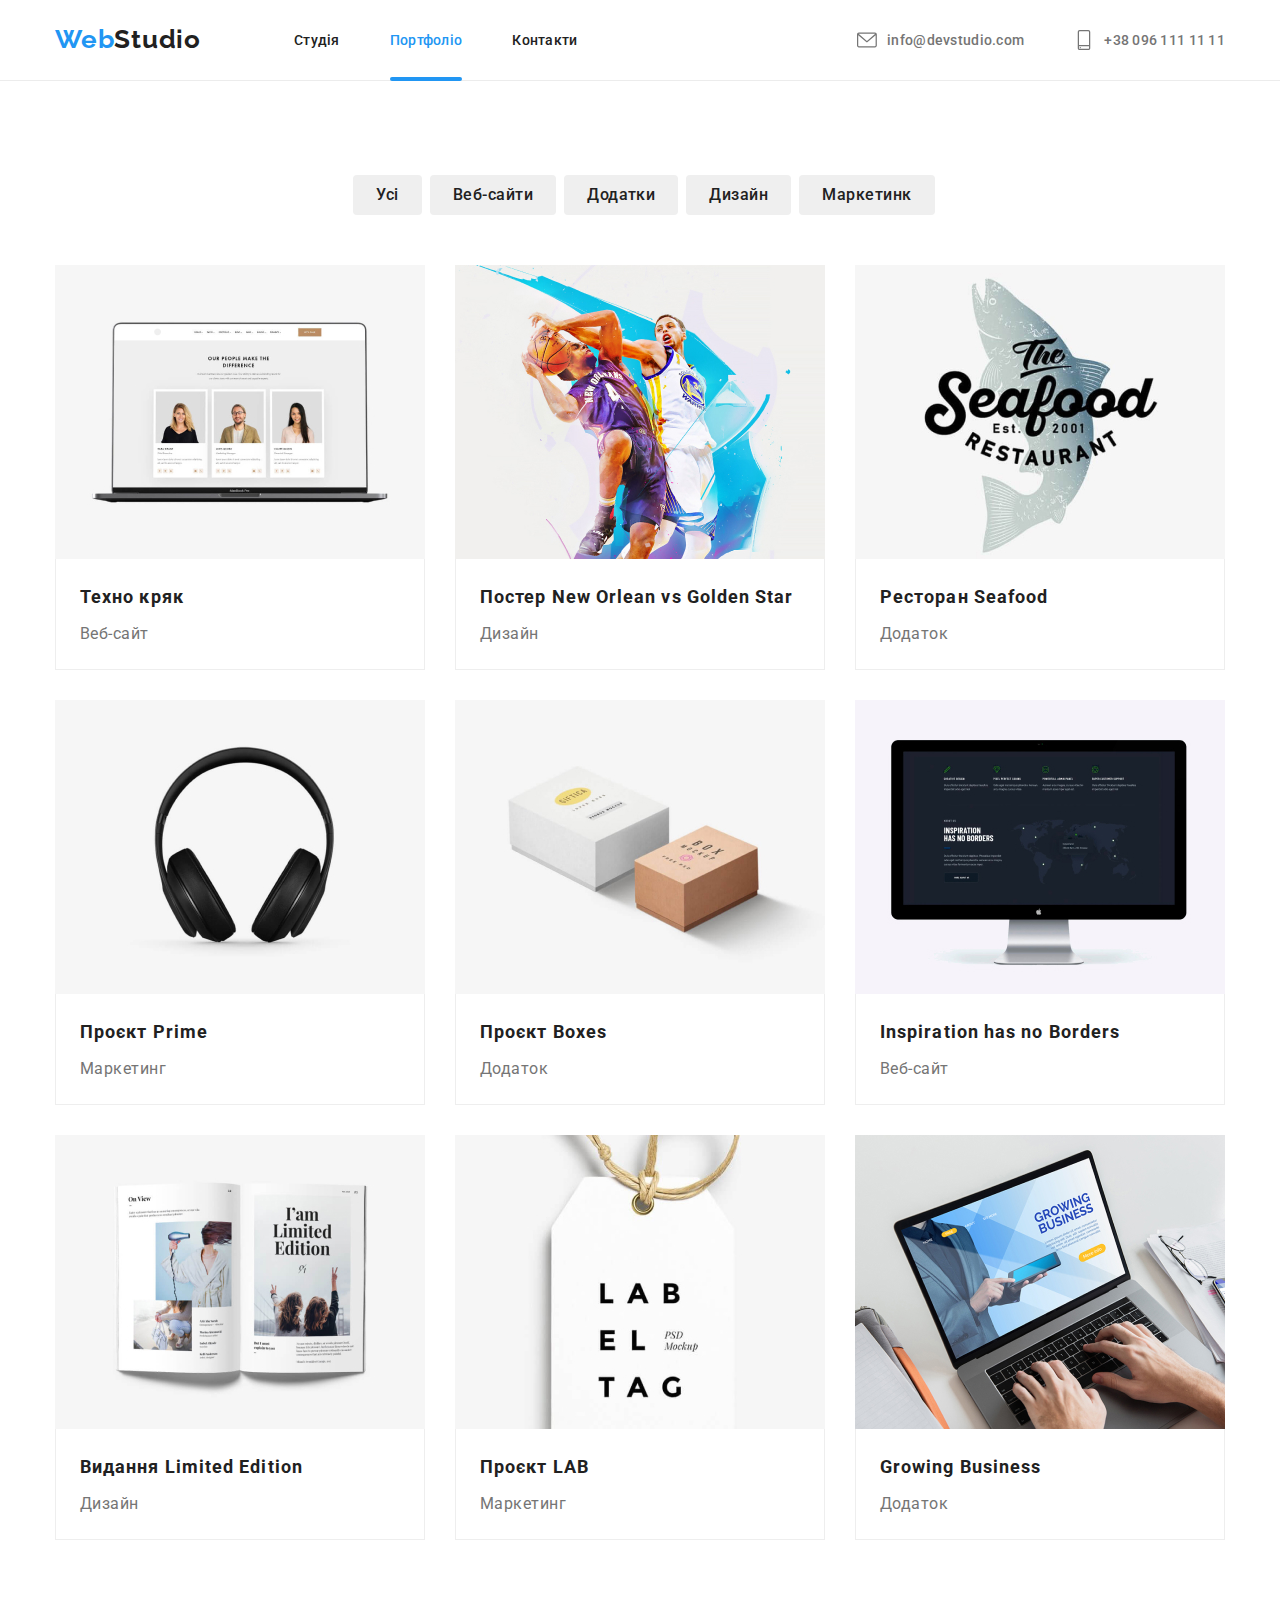
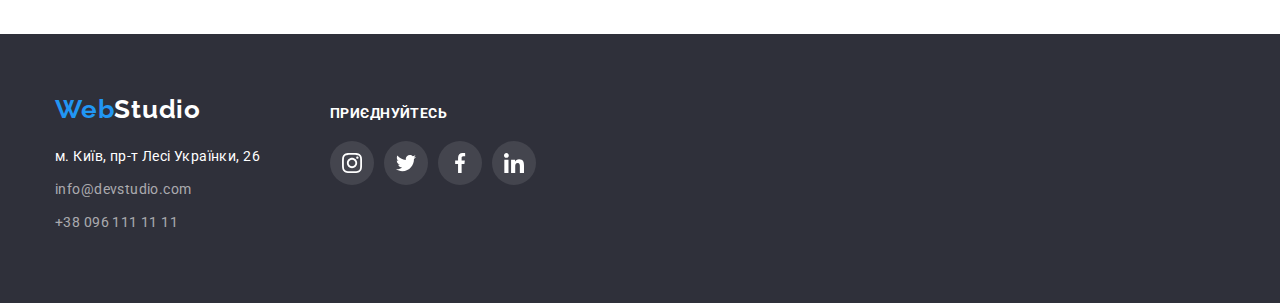
==== portfolio.html @ fd78736f "add files" ====
<!DOCTYPE html>
<html lang="en">

<head>
  <meta charset="UTF-8" />
  <meta http-equiv="X-UA-Compatible" content="IE=edge" />
  <meta name="viewport" content="width=device-width, initial-scale=1.0" />
  <title>Portfolio</title>
  <link rel="stylesheet"
    href="https://cdnjs.cloudflare.com/ajax/libs/modern-normalize/1.1.0/modern-normalize.min.css" />
  <link href="https://fonts.googleapis.com/css2?family=Raleway:wght@700&family=Roboto:wght@400;500;700;900&display=swap"
    rel="stylesheet" />
  <link rel="stylesheet" href="./css/styles.css" />
</head>

<body>
  <!--Шапка сайту-->
  <header>
    <div class="container">
      <div class="justify-box">
        <nav class="nav">
          <a href="./index.html" class="logo">Web<span class="logo-up">Studio</span></a>

          <ul class="site-nav">
            <li class="nav-item">
              <a href="./index.html" class="link">Студія</a>
            </li>
            <li class="nav-item">
              <a href="./portfolio.html" class="link current">Портфоліо</a>
            </li>
            <li class="nav-item">
              <a href="./contacts.html" class="link">Контакти</a>
            </li>
          </ul>
        </nav>
        <ul class="mail">

          <li class="mail-btn">
            <a href="mailto:info@devstudio.com" class="tell"><svg class="mail-icon" width="20" height="20">
                <use href="./images/icons.svg#icon-envelope"></use>
              </svg>info@devstudio.com</a>
          </li>
          <li>
            <a href="tel:+38_096_111_11_11" class="tell">
              <svg class="mail-icon" width="20" height="20">
                <use href="./images/icons.svg#icon-smartphone"></use>
              </svg>+38 096 111 11 11</a>
          </li>
        </ul>
      </div>
    </div>
  </header>

  <main>
    <!-- Cards -->
    <h1 hidden>Cards</h1>

    <section class="section">
      <div class="container">
        <div class="wrk-fltr">
          <ul class="filter-btn">
            <li>
              <button type="button" class="filter">Усі</button>
            </li>
            <li>
              <button type="button" class="filter">Веб-сайти</button>
            </li>
            <li>
              <button type="button" class="filter">Додатки</button>
            </li>
            <li>
              <button type="button" class="filter">Дизайн</button>
            </li>
            <li>
              <button type="button" class="filter">Маркетинк</button>
            </li>
          </ul>
        </div>
      </div>

      <div class="container">
        <div class="work-box">
          <ul class="works">
            <li class="work-done">
              <a href="" class="work-link">
                <div class="work-card"><img src="./images/done0.jpg" alt="web page" width="370" />
                  <div class="overlay-text">
                    <p>Ресурс пропонує комплексні пропозиції з різним рівнем функціоналу та сервісів. Все це дозволить
                      відвідувачу отримати вичерпні відомості про компанію чи приватну особу.</p>
                  </div>
                </div>
                <div class="work-text">
                  <h2 class="work-item">Техно кряк</h2>
                  <p class="descrition">Веб-сайт</p>
                </div>
              </a>
            </li>
            <li class="work-done">
              <a href="" class="work-link">
                <div class="work-card"><img src="./images/done1.jpg" alt="basketball" width="370" />
                  <div class="overlay-text">
                    <p>Ресурс пропонує комплексні пропозиції з різним рівнем функціоналу та сервісів. Все це дозволить
                      відвідувачу отримати вичерпні відомості про компанію чи приватну особу.</p>
                  </div>
                </div>
                <div class="work-text">
                  <h2 class="work-item">Постер New Orlean vs Golden Star</h2>
                  <p class="descrition">Дизайн</p>
                </div>
              </a>
            </li>
            <li class="work-done">
              <a href="" class="work-link">
                <div class="work-card"><img src="./images/done2.jpg" alt="seafood" width="370" />
                  <div class="overlay-text">
                    <p>Ресурс пропонує комплексні пропозиції з різним рівнем функціоналу та сервісів. Все це дозволить
                      відвідувачу отримати вичерпні відомості про компанію чи приватну особу.</p>
                  </div>
                </div>
                <div class="work-text">
                  <h2 class="work-item">Ресторан Seafood</h2>
                  <p class="descrition">Додаток</p>
                </div>
              </a>
            </li>
            <li class="work-done">
              <a href="" class="work-link">
                <div class="work-card"><img src="./images/done3.jpg" alt="headphones" width="370" />
                  <div class="overlay-text">
                    <p>Ресурс пропонує комплексні пропозиції з різним рівнем функціоналу та сервісів. Все це дозволить
                      відвідувачу отримати вичерпні відомості про компанію чи приватну особу.</p>
                  </div>
                </div>
                <div class="work-text">
                  <h2 class="work-item">Проєкт Prime</h2>
                  <p class="descrition">Маркетинг</p>
                </div>
              </a>
            </li>
            <li class="work-done">
              <a href="" class="work-link">
                <div class="work-card"><img src="./images/done4.jpg" alt="boxes" width="370" />
                  <div class="overlay-text">
                    <p>Ресурс пропонує комплексні пропозиції з різним рівнем функціоналу та сервісів. Все це дозволить
                      відвідувачу отримати вичерпні відомості про компанію чи приватну особу.</p>
                  </div>
                </div>
                <div class="work-text">
                  <h2 class="work-item">Проєкт Boxes</h2>
                  <p class="descrition">Додаток</p>
                </div>
              </a>
            </li>
            <li class="work-done">
              <a href="" class="work-link">
                <div class="work-card"><img src="./images/done5.jpg" alt="monitor" width="370" />
                  <div class="overlay-text">
                    <p>Ресурс пропонує комплексні пропозиції з різним рівнем функціоналу та сервісів. Все це дозволить
                      відвідувачу отримати вичерпні відомості про компанію чи приватну особу.</p>
                  </div>
                </div>
                <div class="work-text">
                  <h2 class="work-item">Inspiration has no Borders</h2>
                  <p class="descrition">Веб-сайт</p>
                </div>
              </a>
            </li>
            <li class="work-done">
              <a href="" class="work-link">
                <div class="work-card"><img src="./images/done6.jpg" alt="a book" width="370" />
                  <div class="overlay-text">
                    <p>Ресурс пропонує комплексні пропозиції з різним рівнем функціоналу та сервісів. Все це дозволить
                      відвідувачу отримати вичерпні відомості про компанію чи приватну особу.</p>
                  </div>
                </div>
                <div class="work-text">
                  <h2 class="work-item">Видання Limited Edition</h2>
                  <p class="descrition">Дизайн</p>
                </div>
              </a>
            </li>
            <li class="work-done">
              <a href="" class="work-link">
                <div class="work-card"><img src="./images/done7.jpg" alt="label" width="370" />
                  <div class="overlay-text">
                    <p>Ресурс пропонує комплексні пропозиції з різним рівнем функціоналу та сервісів. Все це дозволить
                      відвідувачу отримати вичерпні відомості про компанію чи приватну особу.</p>
                  </div>
                </div>
                <div class="work-text">
                  <h2 class="work-item">Проєкт LAB</h2>
                  <p class="descrition">Маркетинг</p>
                </div>
              </a>
            </li>
            <li class="work-done">
              <a href="" class="work-link">
                <div class="work-card"><img src="./images/done8.jpg" alt="hands on laptop" width="370" />
                  <div class="overlay-text">
                    <p>Ресурс пропонує комплексні пропозиції з різним рівнем функціоналу та сервісів. Все це дозволить
                      відвідувачу отримати вичерпні відомості про компанію чи приватну особу.</p>
                  </div>
                </div>
                <div class="work-text">
                  <h2 class="work-item">Growing Business</h2>
                  <p class="descrition">Додаток</p>
                </div>
              </a>
            </li>
          </ul>
        </div>
      </div>
    </section>
  </main>

  <!--Підвал-->
  <footer class="footer">
    <div class="container conteiner-footer">
      <div class="footer-addres">
        <a href="./index.html" class="logo">Web<span class="logo-down">Studio</span></a>
        <address>
          <ul class="address-list">
            <li>
              <a href="https://bit.ly/3PhWShc" target="_blank" rel="noopener noreferrer" class="map">м. Київ, пр-т Лесі
                Українки, 26</a>
            </li>
            <li>
              <a href="mailto:info@devstudio.com" class="address">info@devstudio.com</a>
            </li>
            <li>
              <a href="tel:+38_096_111_11_11" class="address">+38 096 111 11 11</a>
            </li>
          </ul>
        </address>
      </div>
      <div class="socials-box">
        <h2 class="socials-title">ПРИЄДНУЙТЕСЬ</h2>
        <ul class="footer-socials">
          <li class="social-link">
            <a class="footer-social-link" href="https://instagram.com" aria-label="Instgram" target="_blank"
              rel="noopener noreferrer">
              <svg class="footer-icon" width="20" height="20">
                <use href="./images/icons.svg#icon-instagram"></use>
              </svg>
            </a>
          </li>
          <li class="social-link">
            <a class="footer-social-link" href="https://twitter.com" aria-label="Twitter" target="_blank"
              rel="noopener noreferrer"><svg class="footer-icon" width="20" height="20">
                <use href="./images/icons.svg#icon-twitter"></use>
              </svg>
            </a>
          </li>
          <li class="social-link">
            <a class="footer-social-link" href="https://facebook.com" aria-label="Facebook" target="_blank"
              rel="noopener noreferrer"><svg class="footer-icon" width="20" height="20">
                <use href="./images/icons.svg#icon-facebook"></use>
              </svg>
            </a>
          </li>
          <li class="social-link">
            <a class="footer-social-link" href="https://linkedi.com" aria-label="Linkedin" target="_blank"
              rel="noopener noreferrer"><svg class="footer-icon" width="20" height="20">
                <use href="./images/icons.svg#icon-linkedin"></use>
              </svg>
            </a>
          </li>
        </ul>
      </div>
    </div>
  </footer>
</body>

</html>
---- css/styles.css ----
:root {
  --background-color: #ffffff;
  --primary-text-color: #757575;
  --title-text-color: #212121;
  --accent-color: #2196f3;
  --hero-background: #2f303a;
  --team-background: #f5f4fa;
  --hero-color: #ffffff;
}

html {
  box-sizing: border-box;
}

*,
*::before,
*::after {
  box-sizing: inherit;
}

/* Боді */
body {
  margin: 0;
  font-family: "Roboto", sans-serif;
  font-style: normal;
  color: var(--primary-text-color);
}

img {
  display: block;
}

a {
  text-decoration: none;
}

ul,
li {
  list-style-type: none;
  text-decoration: none;
}

h1,
h2,
h3 {
  padding: 0;
  margin: 0;
  text-decoration: none;
}

h2 {
  margin-top: 0;
  margin-bottom: 50px;
  font-style: normal;
  font-weight: 700;
  font-size: 36px;
  line-height: 1.2;
  text-align: center;
  letter-spacing: 0.03em;
  color: var(--title-text-color);
}

.section {
  padding-top: 94px;
  padding-bottom: 94px;
}

.container {
  width: 1200px;
  margin-left: auto;
  margin-right: auto;
  padding-left: 15px;
  padding-right: 15px;
}

button {
  cursor: pointer;
  transition-property: box-shadow;
  transition-duration: 250ms;
  transition-timing-function: cubic-bezier(0.4, 0, 0.2, 1);
}

button:hover {
  box-shadow: 0px 3px 1px rgba(0, 0, 0, 0.1), 0px 1px 2px rgba(0, 0, 0, 0.08),
    0px 2px 2px rgba(0, 0, 0, 0.12);
}

/* Шапка */
header {
  border-bottom: 1px solid #ececec;
}

.logo {
  margin-top: 24px;
  margin-bottom: 25px;

  font-family: "Raleway";
  font-style: normal;
  font-weight: 700;
  font-size: 26px;
  line-height: 1.2;
  letter-spacing: 0.03em;
  color: var(--accent-color);
}

.logo-up {
  font-family: "Raleway";
  font-style: normal;
  font-weight: 700;
  font-size: 26px;
  line-height: 1.2;
  letter-spacing: 0.03em;
  color: var(--title-text-color);
}

.logo-down {
  font-family: "Raleway";
  font-style: normal;
  font-weight: 700;
  font-size: 26px;
  line-height: 1.2;
  letter-spacing: 0.03em;
  color: var(--background-color);
}

.site-nav {
  padding: 0;
  margin-left: 93px;
  display: flex;
  margin-right: auto;
  margin-top: 0;
  margin-bottom: 0;
}

.nav-item:not(:last-child) {
  margin-right: 50px;
}

.nav-item {
  position: relative;
}

.site-nav .link {
  display: block;
  padding-top: 0;
  padding-bottom: 0;

  font-style: normal;
  font-weight: 500;
  font-size: 14px;
  line-height: 1.2;
  letter-spacing: 0.02em;
  color: var(--title-text-color);

  transition-property: color;
  transition-duration: 250ms;
  transition-timing-function: cubic-bezier(0.4, 0, 0.2, 1);
}

.site-nav .link:hover,
.site-nav .link:focus {
  font-style: normal;
  font-weight: 500;
  font-size: 14px;
  line-height: 1.2;
  letter-spacing: 0.02em;
  color: var(--accent-color);

}

.site-nav .link.current {
  font-style: normal;
  font-weight: 500;
  font-size: 14px;
  line-height: 1.2;
  letter-spacing: 0.02em;
  color: var(--accent-color);
}

.site-nav .link.current::after {
  position: absolute;
  content: "";
  width: 100%;
  height: 4px;
  display: block;
  margin-top: 28.5px;

  background: #2196f3;
  border-radius: 2px;
}

.tell {
  display: flex;
  font-style: normal;
  font-weight: 500;
  font-size: 14px;
  line-height: 1.2;
  letter-spacing: 0.02em;
  color: var(--primary-text-color);
  align-items: center;
  gap: 10px;

  transition-property: color;
  transition-duration: 250ms;
  transition-timing-function: cubic-bezier(0.4, 0, 0.2, 1);
}

.tell:hover,
.tell:focus {
  font-style: normal;
  font-weight: 500;
  font-size: 14px;
  line-height: 1.2;
  letter-spacing: 0.02em;
  color: var(--accent-color);
}

.mail {
  display: flex;
  justify-content: end;
  align-content: center;
  margin-bottom: 0;
  margin-top: 0;
  margin-left: auto;
  padding: 0;
}

.mail li+li {
  margin-left: 50px;
}

.nav {
  display: flex;
  align-items: center;
}

.container-nav {
  display: flex;
  align-items: center;
  justify-content: space-around;
}

.justify-box {
  display: flex;
  justify-content: space-around;
  align-items: center;
}

.mail .mail-icon {
  display: inline-block;
  fill: var(--primary-text-color);

  transition-property: fill;
  transition-duration: 250ms;
  transition-timing-function: cubic-bezier(0.4, 0, 0.2, 1);
}

.tell:hover .mail-icon,
.tell:focus .mail-icon {
  fill: var(--accent-color);
}

.mail-pic {
  display: flex;
  gap: 10px;
}

/* Герой */
.section-hero {
  padding-top: 200px;
  padding-bottom: 200px;
  text-align: center;

  background-color: var(--hero-background);
  background-size: cover;
  background-image: linear-gradient(to right,
      rgba(47, 48, 58, 0.4),
      rgba(47, 48, 58, 0.4)),
    url("../images/heroBg.jpg");
}

.hero-title {
  width: 696px;
  font-style: normal;
  font-weight: 900;
  font-size: 44px;
  line-height: 1.3;
  letter-spacing: 0.06em;
  text-transform: uppercase;
  color: var(--hero-color);
  margin-left: auto;
  margin-right: auto;
  margin-bottom: 45px;
}

.hero-button {
  background: #2196f3;
  box-shadow: 0px 4px 4px rgba(0, 0, 0, 0.15);
  border-radius: 4px;
  max-width: 216px;
  padding: 10px 32px;
  text-align: center;
  border: 1px solid transparent;
  font-style: normal;
  font-weight: 700;
  font-size: 16px;
  line-height: 1.8;
  cursor: pointer;
  color: var(--hero-color);
}

.section-title {
  margin-top: 0;
  display: none;
}

/* Переваги */
.bonuses {
  display: flex;
  box-sizing: border-box;
  justify-content: space-between;
  margin-top: 0;
  margin-bottom: 0;
  padding-left: 0;
  gap: 30px;
}

.bonuses-title {
  font-style: normal;
  font-weight: 700;
  font-size: 14px;
  line-height: 1.2;
  letter-spacing: 0.03em;
  text-transform: uppercase;
  color: var(--title-text-color);
  margin-bottom: 10px;
}

.bonuses-item {
  margin-top: 0;
  margin-right: 0;

  width: 270px;
  font-style: regular;
  font-weight: 400;
  font-size: 14px;
  line-height: 1.7;
  letter-spacing: 0.03em;
  color: var(--primary-text-color);
}

.bonuses-icon {
  fill: #212121;
}

.icon-box {
  display: flex;
  width: 270px;
  height: 120px;
  align-items: center;
  justify-content: center;
  border: #757575;
  background-color: #f5f4fa;
  border-radius: 4px;
  margin-bottom: 30px;
}

/* Чим займаємось */
.section-examples {
  padding-top: 0;
}

.examples-title {
  margin-top: 0;
  margin-bottom: 50px;
  font-style: normal;
  font-weight: 700;
  font-size: 36px;
  line-height: 1;
  text-align: center;
  letter-spacing: 0.03em;
  color: var(--title-text-color);
}

.examples-list {
  gap: 30px;
  display: block;
  display: flex;
  margin-top: 0;
  margin-bottom: 0;
  padding-left: 0;
}

.example {
  position: relative;
}

.example>.label {
  position: absolute;
  bottom: 0;
  right: 0;
  margin: 0;
  padding: 27px 95px;
  width: 100%;
  height: 70px;

  background-color: rgba(47, 48, 58, 0.8);
  color: #fff;
}

/* Наша Комантда */
.section-team {
  padding-top: 94px;
  margin-left: auto;
  margin-right: auto;
  background-color: var(--team-background);
}

.team-list {
  display: flex;
  justify-content: space-around;
  margin-top: 0;
  margin-bottom: 0;
  padding-left: 0;
  gap: 30px;
}

.igor {
  padding-bottom: 44px;

  font-style: normal;
  font-weight: 500;
  font-size: 16px;
  line-height: 1;
  text-align: center;
  letter-spacing: 0.03em;
  color: var(--title-text-color);
  background-color: var(--background-color);
  box-shadow: 0px 1px 3px rgba(0, 0, 0, 0.12), 0px 1px 1px rgba(0, 0, 0, 0.14),
    0px 2px 1px rgba(0, 0, 0, 0.2);
  border-radius: 0px 0px 4px 4px;
}

.olga {
  padding-bottom: 44px;

  font-style: normal;
  font-weight: 500;
  font-size: 16px;
  line-height: 1;
  text-align: center;
  letter-spacing: 0.03em;
  color: var(--title-text-color);
  background-color: var(--background-color);
  box-shadow: 0px 1px 3px rgba(0, 0, 0, 0.12), 0px 1px 1px rgba(0, 0, 0, 0.14),
    0px 2px 1px rgba(0, 0, 0, 0.2);
  border-radius: 0px 0px 4px 4px;
}

.mykola {
  padding-bottom: 44px;

  font-style: normal;
  font-weight: 500;
  font-size: 16px;
  line-height: 1;
  text-align: center;
  letter-spacing: 0.03em;
  color: var(--title-text-color);
  background-color: var(--background-color);
  box-shadow: 0px 1px 3px rgba(0, 0, 0, 0.12), 0px 1px 1px rgba(0, 0, 0, 0.14),
    0px 2px 1px rgba(0, 0, 0, 0.2);
  border-radius: 0px 0px 4px 4px;
}

.misha {
  padding-bottom: 44px;

  font-style: normal;
  font-weight: 500;
  font-size: 16px;
  line-height: 1;
  text-align: center;
  letter-spacing: 0.03em;
  color: var(--title-text-color);
  background-color: var(--background-color);
  box-shadow: 0px 1px 3px rgba(0, 0, 0, 0.12), 0px 1px 1px rgba(0, 0, 0, 0.14),
    0px 2px 1px rgba(0, 0, 0, 0.2);
  border-radius: 0px 0px 4px 4px;
}

.team-pos {
  margin-top: 0;
  margin-bottom: 0;
  font-style: normal;
  font-weight: 400;
  font-size: 16px;
  line-height: 1;
  text-align: center;
  letter-spacing: 0.03em;
  color: var(--primary-text-color);
}

.name {
  margin-top: 0;
  margin-bottom: 0;
  font-style: normal;
  font-weight: 500;
  font-size: 16px;
  line-height: 1.2;
  text-align: center;
  letter-spacing: 0.03em;
  color: var(--title-text-color);
}

.team-list h3 {
  margin-top: 30px;
  margin-bottom: 10px;
}

.social-list {
  padding-left: 32px;
  padding-right: 32px;
  margin-top: 30px;
  display: flex;
  justify-content: space-evenly;
}

.social-link-link {
  display: flex;
  align-items: center;
  justify-content: center;

  width: 44px;
  height: 44px;

  background-color: #fff;
  border-radius: 50%;

  transition-property: background-color;
  transition-duration: 250ms;
  transition-timing-function: cubic-bezier(0.4, 0, 0.2, 1);
}

.social-link-link:hover,
.social-link-link:focus {
  background-color: var(--accent-color);
}

.team-list .social-icon {
  fill: #afb1b8;

  transition-property: fill;
  transition-duration: 250ms;
  transition-timing-function: cubic-bezier(0.4, 0, 0.2, 1);
}

.social-link-link:hover .social-icon,
.social-link-link:focus .social-icon {
  fill: #ffffff;
}

/* Clients */
.clients-list {
  display: flex;
  gap: 30px;
  justify-content: center;
  margin: 0;
  padding-left: 0;
}

.clients-icon {
  fill: #afb1b8;

  transition-property: fill;
  transition-duration: 250ms;
  transition-timing-function: cubic-bezier(0.4, 0, 0.2, 1);
}

.clients-link {
  display: flex;
  justify-content: center;
  align-items: center;
  width: 170px;
  height: 92px;
  border: 1px solid #afb1b8;
  border-radius: 4px;
  cursor: pointer;

  transition-property: border;
  transition-duration: 250ms;
  transition-timing-function: cubic-bezier(0.4, 0, 0.2, 1);

}

.clients-link:hover,
.clients-link:focus {
  border: 1px solid var(--accent-color);
}

.clients-item:hover .clients-icon,
.clients-item:focus .clients-icon {
  fill: var(--accent-color);
}

/* Підвал */
.conteiner-footer {
  display: flex;
  align-items: baseline;
  gap: 70px;
}

.footer {
  padding-top: 60px;
  padding-bottom: 60px;
  background-color: var(--hero-background);
}

.map {
  display: inline-block;
  margin-top: 20px;
  margin-bottom: 9px;

  font-style: normal;
  font-weight: 400;
  font-size: 14px;
  line-height: 1.7;
  letter-spacing: 0.03em;
  color: var(--hero-color);

  transition-property: color;
  transition-duration: 250ms;
  transition-timing-function: cubic-bezier(0.4, 0, 0.2, 1);
}

.map:hover,
.map:focus {
  font-style: normal;
  font-weight: 400;
  font-size: 14px;
  line-height: 1.7;
  letter-spacing: 0.03em;
  color: var(--accent-color);
}

.address {
  display: inline-block;
  margin-bottom: 9px;

  font-style: normal;
  font-weight: 400;
  font-size: 14px;
  line-height: 1.7;
  letter-spacing: 0.03em;
  color: rgba(255, 255, 255, 0.6);

  transition-property: color;
  transition-duration: 250ms;
  transition-timing-function: cubic-bezier(0.4, 0, 0.2, 1);
}

.address-list {
  margin-top: 0;
  margin-bottom: 0;
  padding-left: 0;
}

.address:hover,
.address:focus {
  font-style: normal;
  font-weight: 400;
  font-size: 14px;
  line-height: 1.7;
  letter-spacing: 0.03em;
  color: var(--accent-color);
}

footer .footer-socials {
  display: flex;
  margin-top: 0;
  padding-left: 0;
  margin-bottom: 0;

  transition-property: box-shadow;
  transition-duration: 250ms;
  transition-timing-function: cubic-bezier(0.4, 0, 0.2, 1);
}

.footer-social-link {
  display: flex;
  justify-content: center;
  align-items: center;

  width: 44px;
  height: 44px;
  border-radius: 50%;
  background: rgba(255, 255, 255, 0.1);

  transition-property: background-color;
  transition-duration: 250ms;
  transition-timing-function: cubic-bezier(0.4, 0, 0.2, 1);
}

.footer-social-link:hover,
.footer-social-link:focus {
  background-color: var(--accent-color);
  cursor: pointer;
  box-shadow: 0px 3px 1px rgba(0, 0, 0, 0.1), 0px 1px 2px rgba(0, 0, 0, 0.08),
    0px 2px 2px rgba(0, 0, 0, 0.12);
}




.footer-socials {
  gap: 10px;
}

footer .footer-icon {
  fill: #ffffff;

  transition-property: fill;
  transition-duration: 250ms;
  transition-timing-function: cubic-bezier(0.4, 0, 0.2, 1);
}

.socials-title {
  display: flex;
  margin-top: 0;
  margin-bottom: 20px;

  font-style: normal;
  font-weight: 700;
  font-size: 14px;
  line-height: 16px;
  letter-spacing: 0.03em;
  text-transform: uppercase;

  color: #ffffff;
}

.socials-box {
  display: flex;
  flex-direction: column;
}

/*  Portfolio */

/* btns */

.wrk-fltr .filter {
  font-style: normal;
  font-weight: 500;
  font-size: 16px;
  line-height: 1.6;
  text-align: center;
  letter-spacing: 0.03em;
  color: var(--title-text-color);
  border: 1px solid transparent;
  border-radius: 4px;
  align-items: center;
  padding-left: 22px;
  padding-right: 22px;
  padding-top: 6px;
  padding-bottom: 6px;

  transition-property: background-color, color;
  transition-duration: 250ms;
  transition-timing-function: cubic-bezier(0.4, 0, 0.2, 1);
}

.wrk-fltr .filter:hover,
.wrk-fltr .filter:focus {
  color: var(--background-color);
  background-color: var(--accent-color);
}

.wrk-fltr .filter-btn {
  display: flex;
  justify-content: center;
  margin-top: 0;
  margin-bottom: 0;
  padding-left: 0;
}

.filter-btn li:not(last child) {
  margin-right: 0;
  margin-left: 8px;
}

/* Cards */
.works {
  display: flex;
  flex-wrap: wrap;
  gap: 30px;
  margin-top: 50px;
  margin-bottom: 0;
  padding-left: 0;
}

.work-item {
  margin-bottom: 0;
  font-style: normal;
  font-weight: 700;
  font-size: 18px;
  line-height: 2;
  letter-spacing: 0.06em;
  color: var(--title-text-color);
}

.work-text {
  display: flex;
  flex-direction: column;
  align-items: flex-start;
  gap: 4px;
}

.work-done {
  width: 370px;
  margin-left: 0;
}

.work-done .work-card {
  position: relative;
  padding: 0;
  border: none;

  overflow: hidden;
}

.work-link:hover .overlay-text {
  transform: translateY(0);
}

.works .overlay-text {
  padding: 63px 24px;
  border: none;

  position: absolute;
  left: 0;
  top: 0;
  width: 100%;
  height: 100%;

  background-color: rgba(33, 150, 243, 0.9);

  transform: translateY(100%);
  transition: transform 250ms ease;
}

.works .overlay-text p {
  color: var(--background-color);
}

.work-link {
  display: block;
  transition-property: box-shadow;
  transition-duration: 250ms;
  transition-timing-function: cubic-bezier(0.4, 0, 0.2, 1);
}

.work-link:hover,
.work-link:focus {
  box-shadow: 0px 1px 1px rgba(0, 0, 0, 0.12), 0px 4px 4px rgba(0, 0, 0, 0.06),
    1px 4px 6px rgba(0, 0, 0, 0.16);
}

.works p {
  margin: 0;
  font-style: normal;
  font-weight: 400;
  font-size: 16px;
  line-height: 30px;
  letter-spacing: 0.03em;
  color: var(--primary-text-color);
}

.works div {
  padding: 20px 24px;
  border: 1px solid #eeeeee;
  border-top: none;
}

/* Modal */
.backdrop {
  position: fixed;
  top: 0;
  left: 0;
  width: 100%;
  height: 100%;
  transition-property: opacity(1);
  transition-duration: 1200ms;
  transition-timing-function: cubic-bezier(0.075, 0.82, 0.165, 1);

  background-color: rgba(0, 0, 0, 0.2);
}

.backdrop.is-hidden {
  opacity: 0;
  pointer-events: none;
  visibility: hidden;
}

.backdrop.is-hidden .modal {
  animation-name: scaleModal;
  animation-duration: 6000ms;
  animation-timing-function: cubic-bezier(0.9, -0.2, 0.54, 0.98);
}

.modal {
  position: absolute;
  top: 50%;
  left: 50%;
  transform: translate(-50%, -50%);

  width: 528px;
  height: 581px;

  background-color: var(--background-color);
  box-shadow: 0px 1px 3px rgba(0, 0, 0, 0.12), 0px 1px 1px rgba(0, 0, 0, 0.14),
    0px 2px 1px rgba(0, 0, 0, 0.2);
  border-radius: 4px;
}

.modal-btn {
  position: absolute;
  top: 8px;
  right: 8px;
  display: flex;
  align-items: center;

  width: 30px;
  height: 30px;
  border-radius: 50%;
  border: 1px solid rgba(0, 0, 0, 0.1);
  background-color: var(--background-color);
}

@keyframes opacityModal {
  0% {
    transform: opacity(1);
  }

  25% {
    transform: opacity(0.7);
  }

  50% {
    transform: opacity(0.5);
  }

  75% {
    transform: opacity(0.2);
  }

  100% {
    transform: opacity(0);
  }
}
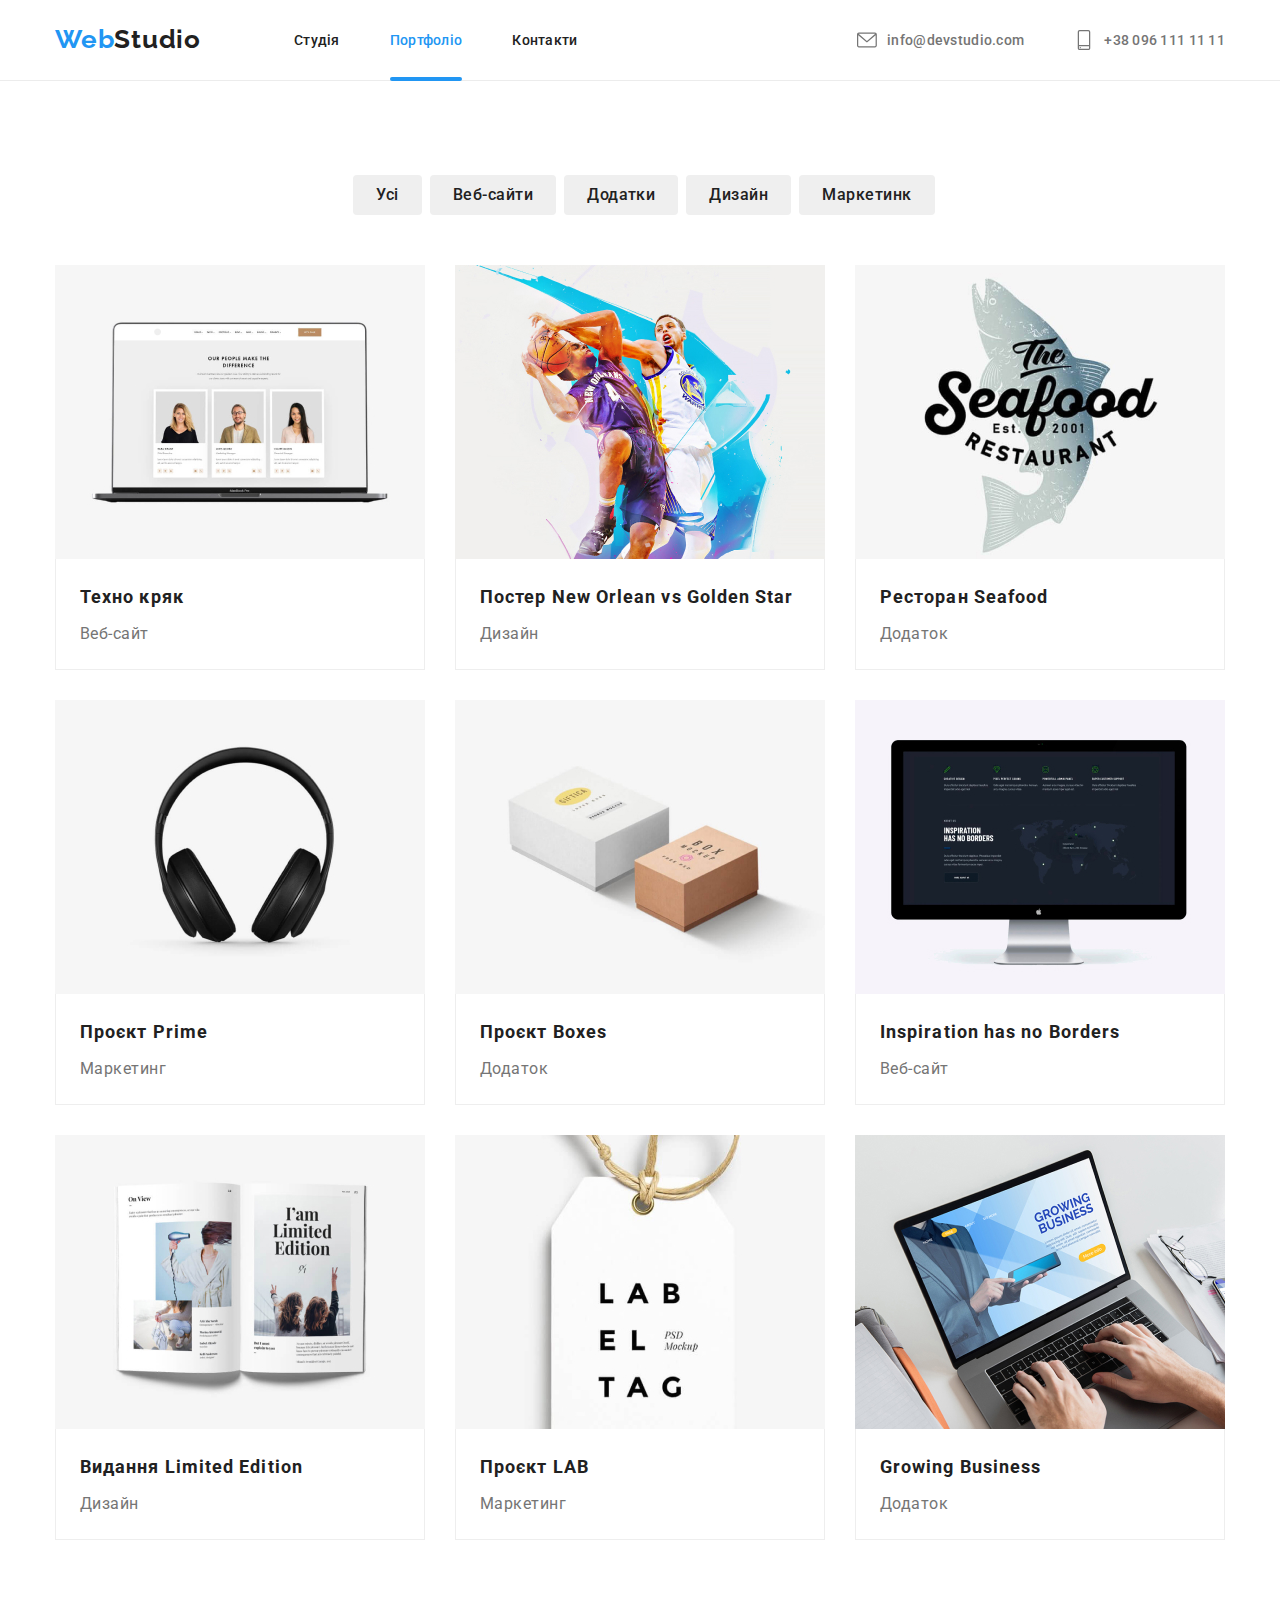
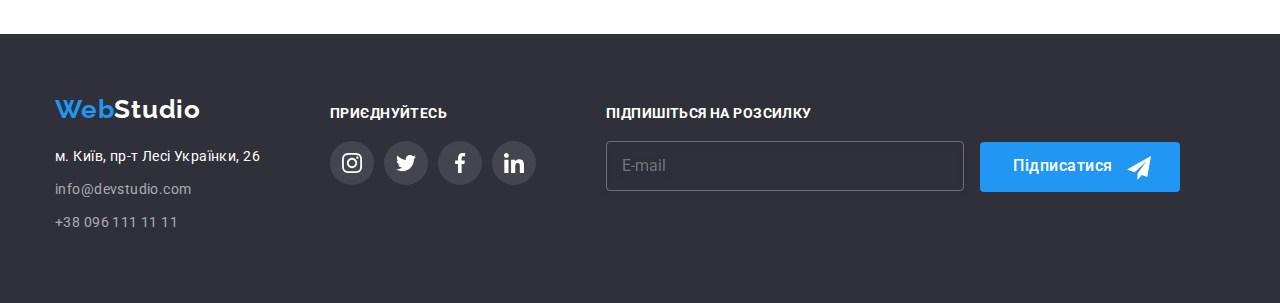
==== commit 32c3d5c0: "6+7hw" ====
--- a/portfolio.html
+++ b/portfolio.html
@@ -267,6 +267,15 @@
           </li>
         </ul>
       </div>
+      <form class="subscribe-box">
+        <label class="subscribe-title" for="subscribe">Підпишіться на розсилку</label>
+        <div class="form-box">
+          <input class="subscribe" type="email" name="email" id="subscribe" placeholder="E-mail">
+          <button class="subscribe-btn" type="submit">Підписатися<samp><svg class="icon-send" width="24" height="24">
+                <use href="./images/icons.svg#icon-send"></use>
+              </svg></samp></button>
+        </div>
+      </form>
     </div>
   </footer>
 </body>
--- a/css/styles.css
+++ b/css/styles.css
@@ -742,6 +742,94 @@
 .socials-box {
   display: flex;
   flex-direction: column;
+}
+
+.subscribe-box {
+  display: flex;
+  flex-direction: column;
+}
+
+.subscribe-title {
+  margin-bottom: 20px;
+
+  font-style: normal;
+  font-weight: 700;
+  font-size: 14px;
+  line-height: 16px;
+  letter-spacing: 0.03em;
+  text-transform: uppercase;
+  color: var(--background-color);
+}
+
+.subscribe {
+  margin-right: 12px;
+  padding: 15px;
+
+  width: 358px;
+  height: 50px;
+
+  background-color: transparent;
+  border: 1px solid rgba(255, 255, 255, 0.3);
+  filter: drop-shadow(0px 4px 4px rgba(0, 0, 0, 0.15));
+  border-radius: 4px;
+
+  transition-property: outline;
+  transition-duration: 250ms;
+  transition-timing-function: cubic-bezier(0.4, 0, 0.2, 1);
+}
+
+.subscribe:focus {
+
+  outline: 1px solid var(--accent-color);
+}
+
+.subscribe-btn {
+  position: relative;
+
+  width: 200px;
+  height: 50px;
+
+  font-style: normal;
+  font-weight: 500;
+  font-size: 16px;
+  line-height: 1.6;
+  text-align: center;
+  letter-spacing: 0.03em;
+  color: var(--background-color);
+  background-color: var(--accent-color);
+  border: 1px solid transparent;
+  border-radius: 4px;
+  align-items: center;
+  padding-left: 28px;
+  padding-right: 62px;
+  padding-top: 10px;
+  padding-bottom: 10px;
+
+  transition-property: background-color, color;
+  transition-duration: 250ms;
+  transition-timing-function: cubic-bezier(0.4, 0, 0.2, 1);
+
+}
+
+.subscribe-btn:hover {
+  color: var(--hero-background);
+  background-color: var(--accent-color);
+}
+
+.icon-send {
+  position: absolute;
+  top: 13px;
+  right: 28px;
+
+  fill: var(--background-color);
+
+  transition-property: fill;
+  transition-duration: 250ms;
+  transition-timing-function: cubic-bezier(0.4, 0, 0.2, 1);
+}
+
+.subscribe-btn:hover .icon-send {
+  fill: var(--hero-background)
 }
 
 /*  Portfolio */
@@ -915,6 +1003,7 @@
 
   width: 528px;
   height: 581px;
+  padding: 40px;
 
   background-color: var(--background-color);
   box-shadow: 0px 1px 3px rgba(0, 0, 0, 0.12), 0px 1px 1px rgba(0, 0, 0, 0.14),
@@ -936,6 +1025,16 @@
   background-color: var(--background-color);
 }
 
+.icon-cross {
+  transition-property: fill;
+  transition-duration: 250ms;
+  transition-timing-function: cubic-bezier(0.4, 0, 0.2, 1);
+}
+
+.modal-btn:hover .icon-cross {
+  fill: var(--accent-color)
+}
+
 @keyframes opacityModal {
   0% {
     transform: opacity(1);
@@ -956,4 +1055,156 @@
   100% {
     transform: opacity(0);
   }
+}
+
+.form-title {
+  margin-top: 0;
+  margin-bottom: 12px;
+  align-self: center;
+
+  font-style: normal;
+  font-weight: 700;
+  font-size: 20px;
+  line-height: 23px;
+  text-align: center;
+  letter-spacing: 0.03em;
+
+  color: #212121;
+}
+
+.form label {
+  margin-bottom: 4px;
+}
+
+.js-speaker-form {
+  display: flex;
+  flex-direction: column;
+  align-items: flex-start;
+}
+
+.form-item {
+  margin-bottom: 10px;
+}
+
+.form-field {
+
+  width: 448px;
+  height: 40px;
+  padding-left: 45px;
+  border: 1px solid rgba(33, 33, 33, 0.2);
+  border-radius: 4px;
+
+  transition-property: outline, border;
+  transition-duration: 250ms;
+  transition-timing-function: cubic-bezier(0.4, 0, 0.2, 1);
+}
+
+.form-field:focus {
+  outline: 1px solid var(--accent-color);
+}
+
+.form-item textarea {
+  width: 448px;
+  height: 120px;
+  border: 1px solid rgba(33, 33, 33, 0.2);
+  border-radius: 4px;
+  resize: none;
+}
+
+label {
+  font-style: normal;
+  font-weight: 400;
+  font-size: 12px;
+  line-height: 14px;
+
+  letter-spacing: 0.01em;
+
+  color: #757575;
+}
+
+.form-item {
+  position: relative;
+}
+
+.icon-person,
+.icon-phone,
+.icon-email {
+  position: absolute;
+  top: 50%;
+  left: 15px;
+  transform: translateY(-50%);
+  pointer-events: none;
+  fill: #212121;
+  transition-property: fill;
+  transition-duration: 250ms;
+  transition-timing-function: cubic-bezier(0.4, 0, 0.2, 1);
+}
+
+.form-field:focus+.icon-person,
+.form-field:focus+.icon-phone,
+.form-field:focus+.icon-email {
+  fill: var(--accent-color);
+}
+
+.comment {
+  transition-property: outline, border;
+  transition-duration: 250ms;
+  transition-timing-function: cubic-bezier(0.4, 0, 0.2, 1);
+}
+
+.comment:focus {
+  outline: 1px solid var(--accent-color);
+}
+
+.text {
+  margin-bottom: 20px;
+}
+
+.check-box {
+  margin-bottom: 30px;
+  display: flex;
+  justify-content: center;
+  align-items: center;
+}
+
+.checkbox {
+  margin: 7px;
+}
+
+.checkbox-link {
+  color: var(--accent-color);
+  text-decoration-line: underline;
+}
+
+.form .agree {
+  margin-bottom: 0;
+}
+
+.submit {
+  align-self: center;
+  font-style: normal;
+  font-weight: 500;
+  font-size: 16px;
+  line-height: 1.6;
+  text-align: center;
+  letter-spacing: 0.03em;
+  color: var(--title-text-color);
+  border: 1px solid transparent;
+  border-radius: 4px;
+  align-items: center;
+  padding-left: 22px;
+  padding-right: 22px;
+  padding-top: 6px;
+  padding-bottom: 6px;
+
+  transition-property: background-color, color;
+  transition-duration: 250ms;
+  transition-timing-function: cubic-bezier(0.4, 0, 0.2, 1);
+
+}
+
+.submit:hover,
+.submit:focus {
+  color: var(--background-color);
+  background-color: var(--accent-color);
 }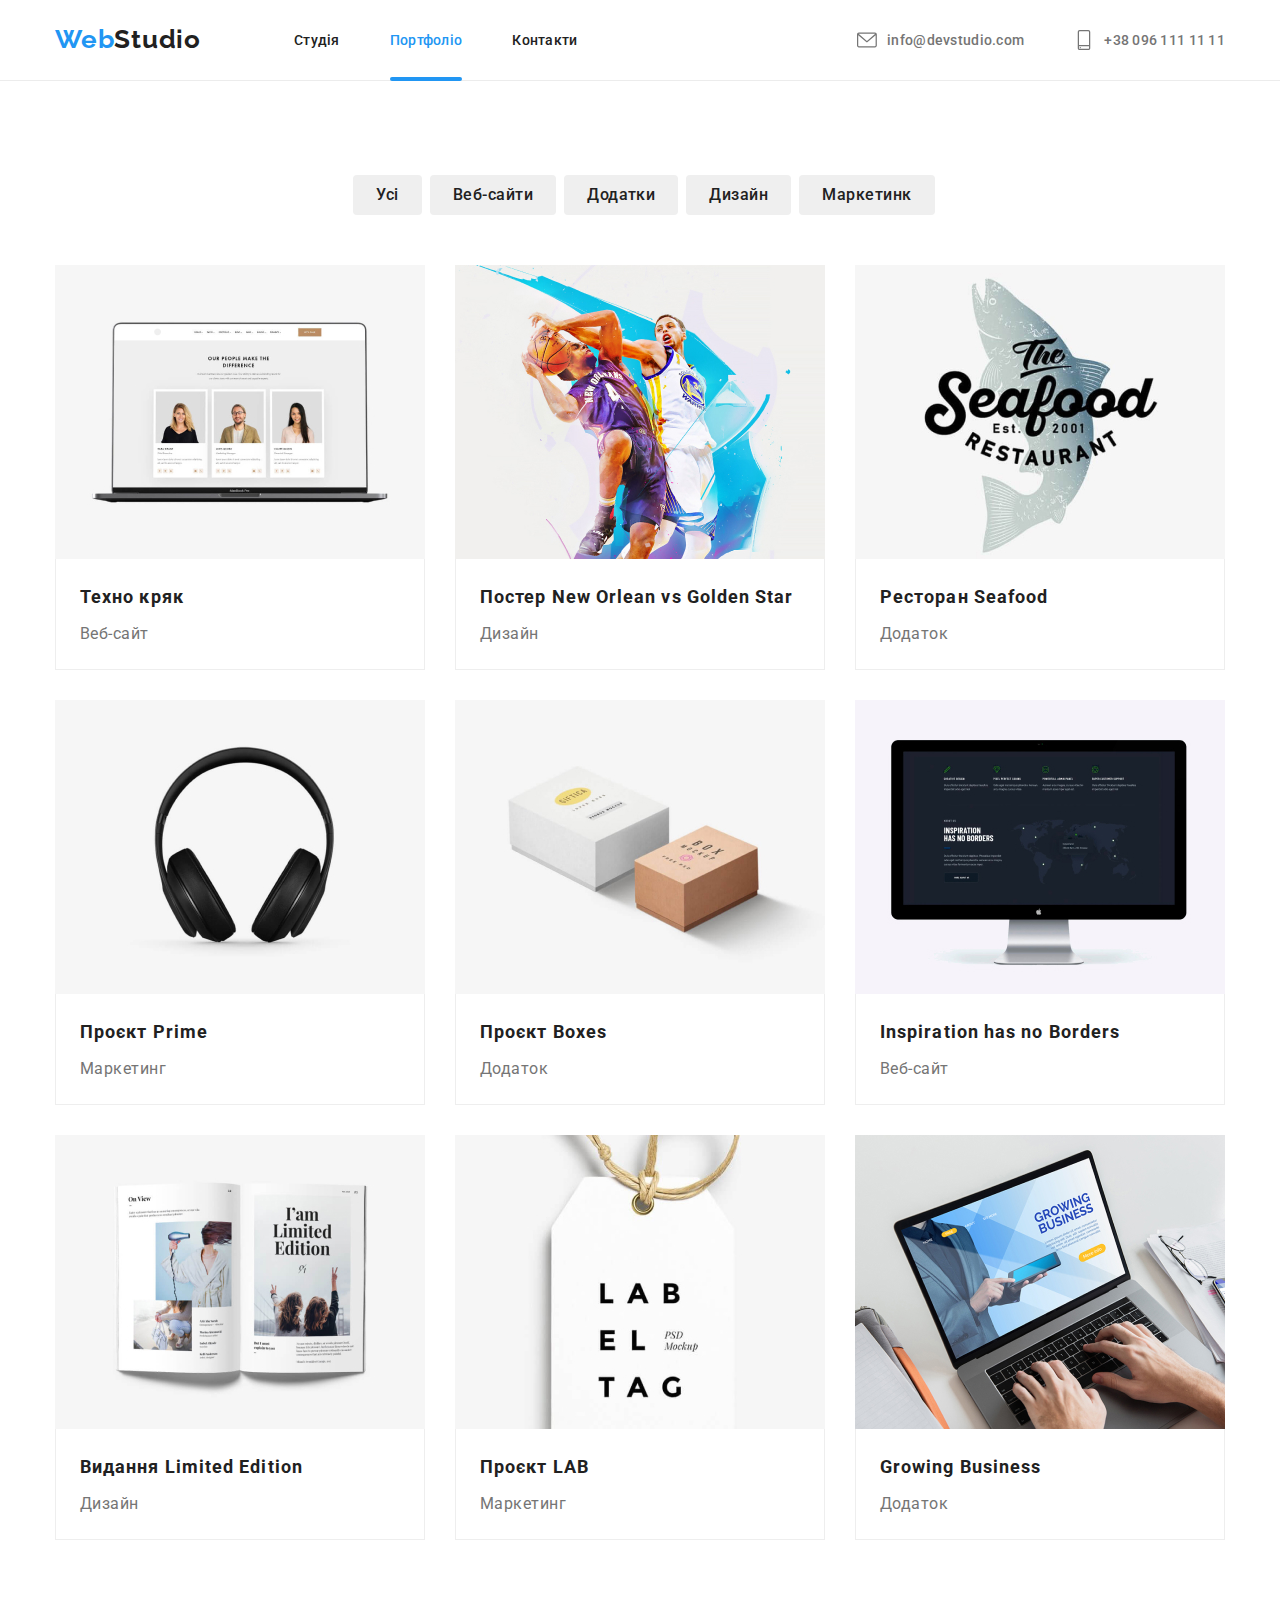
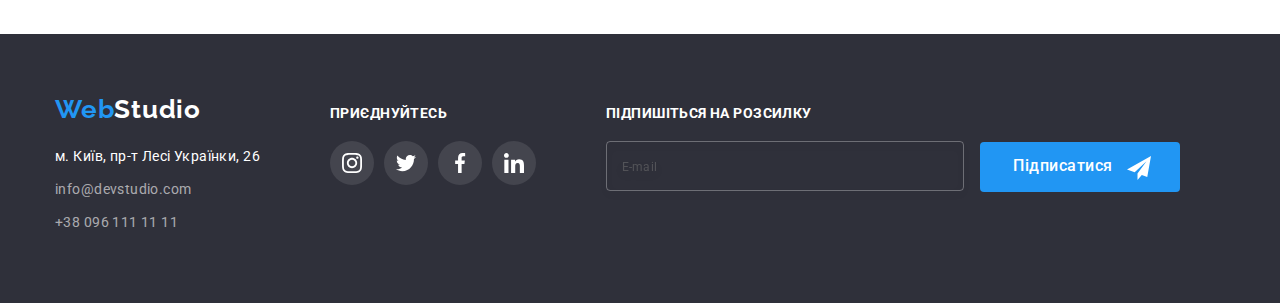
==== commit a767943e: "BEM refactor" ====
--- a/portfolio.html
+++ b/portfolio.html
@@ -14,35 +14,36 @@
 </head>
 
 <body>
-  <!--Шапка сайту-->
-  <header>
+  <!--Header-->
+  <header class="page-header">
     <div class="container">
       <div class="justify-box">
+        <a href="./index.html" class="logo">Web<span class="logo__up">Studio</span></a>
+
         <nav class="nav">
-          <a href="./index.html" class="logo">Web<span class="logo-up">Studio</span></a>
-
-          <ul class="site-nav">
-            <li class="nav-item">
-              <a href="./index.html" class="link">Студія</a>
-            </li>
-            <li class="nav-item">
-              <a href="./portfolio.html" class="link current">Портфоліо</a>
-            </li>
-            <li class="nav-item">
-              <a href="./contacts.html" class="link">Контакти</a>
+          <ul class="nav__list">
+            <li class="nav__item">
+              <a href="./index.html" class="nav__link">Студія</a>
+            </li>
+            <li class="nav__item">
+              <a href="./portfolio.html" class="nav__link current">Портфоліо</a>
+            </li>
+            <li class="nav__item">
+              <a href="./index.html" class="nav__link">Контакти</a>
             </li>
           </ul>
         </nav>
-        <ul class="mail">
-
-          <li class="mail-btn">
-            <a href="mailto:info@devstudio.com" class="tell"><svg class="mail-icon" width="20" height="20">
+        <ul class="header-contacts__list">
+
+          <li class="header-contacts__item">
+            <a href="mailto:info@devstudio.com" class="header-contact__link">
+              <svg class="header-contacts__icon" width="20" height="20">
                 <use href="./images/icons.svg#icon-envelope"></use>
               </svg>info@devstudio.com</a>
           </li>
-          <li>
-            <a href="tel:+38_096_111_11_11" class="tell">
-              <svg class="mail-icon" width="20" height="20">
+          <li class="header-contacts__item">
+            <a href="tel:+38_096_111_11_11" class="header-contact__link">
+              <svg class="header-contacts__icon" width="20" height="20">
                 <use href="./images/icons.svg#icon-smartphone"></use>
               </svg>+38 096 111 11 11</a>
           </li>
@@ -217,7 +218,7 @@
   <footer class="footer">
     <div class="container conteiner-footer">
       <div class="footer-addres">
-        <a href="./index.html" class="logo">Web<span class="logo-down">Studio</span></a>
+        <a href="./index.html" class="logo">Web<span class="logo__down">Studio</span></a>
         <address>
           <ul class="address-list">
             <li>
--- a/css/styles.css
+++ b/css/styles.css
@@ -85,7 +85,7 @@
     0px 2px 2px rgba(0, 0, 0, 0.12);
 }
 
-/* Шапка */
+/* Header */
 header {
   border-bottom: 1px solid #ececec;
 }
@@ -103,7 +103,7 @@
   color: var(--accent-color);
 }
 
-.logo-up {
+.logo__up {
   font-family: "Raleway";
   font-style: normal;
   font-weight: 700;
@@ -113,7 +113,7 @@
   color: var(--title-text-color);
 }
 
-.logo-down {
+.logo__down {
   font-family: "Raleway";
   font-style: normal;
   font-weight: 700;
@@ -123,7 +123,24 @@
   color: var(--background-color);
 }
 
-.site-nav {
+.justify-box {
+  display: flex;
+  justify-content: space-around;
+  align-items: center;
+}
+
+.container-nav {
+  display: flex;
+  align-items: center;
+  justify-content: space-around;
+}
+
+.nav {
+  display: flex;
+  align-items: center;
+}
+
+.nav__list {
   padding: 0;
   margin-left: 93px;
   display: flex;
@@ -132,15 +149,15 @@
   margin-bottom: 0;
 }
 
-.nav-item:not(:last-child) {
+.nav__item:not(:last-child) {
   margin-right: 50px;
 }
 
-.nav-item {
+.nav__item {
   position: relative;
 }
 
-.site-nav .link {
+.nav__link {
   display: block;
   padding-top: 0;
   padding-bottom: 0;
@@ -157,18 +174,17 @@
   transition-timing-function: cubic-bezier(0.4, 0, 0.2, 1);
 }
 
-.site-nav .link:hover,
-.site-nav .link:focus {
+.nav__link:hover,
+.nav__link:focus {
   font-style: normal;
   font-weight: 500;
   font-size: 14px;
   line-height: 1.2;
   letter-spacing: 0.02em;
   color: var(--accent-color);
-
-}
-
-.site-nav .link.current {
+}
+
+.nav__link.current {
   font-style: normal;
   font-weight: 500;
   font-size: 14px;
@@ -177,7 +193,7 @@
   color: var(--accent-color);
 }
 
-.site-nav .link.current::after {
+.nav__link.current::after {
   position: absolute;
   content: "";
   width: 100%;
@@ -189,7 +205,21 @@
   border-radius: 2px;
 }
 
-.tell {
+.header-contacts__list {
+  display: flex;
+  justify-content: end;
+  align-content: center;
+  margin-bottom: 0;
+  margin-top: 0;
+  margin-left: auto;
+  padding: 0;
+}
+
+.header-contacts__list li+li {
+  margin-left: 50px;
+}
+
+.header-contact__link {
   display: flex;
   font-style: normal;
   font-weight: 500;
@@ -205,8 +235,8 @@
   transition-timing-function: cubic-bezier(0.4, 0, 0.2, 1);
 }
 
-.tell:hover,
-.tell:focus {
+.header-contact__link:hover,
+.header-contact__link:focus {
   font-style: normal;
   font-weight: 500;
   font-size: 14px;
@@ -215,38 +245,7 @@
   color: var(--accent-color);
 }
 
-.mail {
-  display: flex;
-  justify-content: end;
-  align-content: center;
-  margin-bottom: 0;
-  margin-top: 0;
-  margin-left: auto;
-  padding: 0;
-}
-
-.mail li+li {
-  margin-left: 50px;
-}
-
-.nav {
-  display: flex;
-  align-items: center;
-}
-
-.container-nav {
-  display: flex;
-  align-items: center;
-  justify-content: space-around;
-}
-
-.justify-box {
-  display: flex;
-  justify-content: space-around;
-  align-items: center;
-}
-
-.mail .mail-icon {
+.header-contacts__icon {
   display: inline-block;
   fill: var(--primary-text-color);
 
@@ -255,15 +254,11 @@
   transition-timing-function: cubic-bezier(0.4, 0, 0.2, 1);
 }
 
-.tell:hover .mail-icon,
-.tell:focus .mail-icon {
+.header-contact__link:hover .header-contacts__icon,
+.header-contact__link:focus .header-contacts__icon {
   fill: var(--accent-color);
 }
 
-.mail-pic {
-  display: flex;
-  gap: 10px;
-}
 
 /* Герой */
 .section-hero {
@@ -279,7 +274,7 @@
     url("../images/heroBg.jpg");
 }
 
-.hero-title {
+.hero__title {
   width: 696px;
   font-style: normal;
   font-weight: 900;
@@ -293,7 +288,7 @@
   margin-bottom: 45px;
 }
 
-.hero-button {
+.hero__button {
   background: #2196f3;
   box-shadow: 0px 4px 4px rgba(0, 0, 0, 0.15);
   border-radius: 4px;
@@ -315,7 +310,7 @@
 }
 
 /* Переваги */
-.bonuses {
+.benefits {
   display: flex;
   box-sizing: border-box;
   justify-content: space-between;
@@ -325,7 +320,7 @@
   gap: 30px;
 }
 
-.bonuses-title {
+.benefits__title {
   font-style: normal;
   font-weight: 700;
   font-size: 14px;
@@ -336,7 +331,7 @@
   margin-bottom: 10px;
 }
 
-.bonuses-item {
+.benefits__item {
   margin-top: 0;
   margin-right: 0;
 
@@ -349,7 +344,7 @@
   color: var(--primary-text-color);
 }
 
-.bonuses-icon {
+.benefits__icon {
   fill: #212121;
 }
 
@@ -366,11 +361,11 @@
 }
 
 /* Чим займаємось */
-.section-examples {
+.section-speciality {
   padding-top: 0;
 }
 
-.examples-title {
+.speciality__title {
   margin-top: 0;
   margin-bottom: 50px;
   font-style: normal;
@@ -382,7 +377,7 @@
   color: var(--title-text-color);
 }
 
-.examples-list {
+.speciality__list {
   gap: 30px;
   display: block;
   display: flex;
@@ -391,11 +386,11 @@
   padding-left: 0;
 }
 
-.example {
+.speciality__item {
   position: relative;
 }
 
-.example>.label {
+.speciality__label {
   position: absolute;
   bottom: 0;
   right: 0;
@@ -416,7 +411,7 @@
   background-color: var(--team-background);
 }
 
-.team-list {
+.team__list {
   display: flex;
   justify-content: space-around;
   margin-top: 0;
@@ -425,7 +420,7 @@
   gap: 30px;
 }
 
-.igor {
+.team__igor {
   padding-bottom: 44px;
 
   font-style: normal;
@@ -441,7 +436,7 @@
   border-radius: 0px 0px 4px 4px;
 }
 
-.olga {
+.team__olga {
   padding-bottom: 44px;
 
   font-style: normal;
@@ -457,7 +452,7 @@
   border-radius: 0px 0px 4px 4px;
 }
 
-.mykola {
+.team__mykola {
   padding-bottom: 44px;
 
   font-style: normal;
@@ -473,7 +468,7 @@
   border-radius: 0px 0px 4px 4px;
 }
 
-.misha {
+.team__misha {
   padding-bottom: 44px;
 
   font-style: normal;
@@ -489,7 +484,7 @@
   border-radius: 0px 0px 4px 4px;
 }
 
-.team-pos {
+.team__pos {
   margin-top: 0;
   margin-bottom: 0;
   font-style: normal;
@@ -501,7 +496,7 @@
   color: var(--primary-text-color);
 }
 
-.name {
+.team__name {
   margin-top: 0;
   margin-bottom: 0;
   font-style: normal;
@@ -513,12 +508,12 @@
   color: var(--title-text-color);
 }
 
-.team-list h3 {
+.team__list h3 {
   margin-top: 30px;
   margin-bottom: 10px;
 }
 
-.social-list {
+.social__list {
   padding-left: 32px;
   padding-right: 32px;
   margin-top: 30px;
@@ -526,7 +521,7 @@
   justify-content: space-evenly;
 }
 
-.social-link-link {
+.social__link {
   display: flex;
   align-items: center;
   justify-content: center;
@@ -542,12 +537,12 @@
   transition-timing-function: cubic-bezier(0.4, 0, 0.2, 1);
 }
 
-.social-link-link:hover,
-.social-link-link:focus {
+.social__link:hover,
+.social__link:focus {
   background-color: var(--accent-color);
 }
 
-.team-list .social-icon {
+.team__list .social__icon {
   fill: #afb1b8;
 
   transition-property: fill;
@@ -555,8 +550,8 @@
   transition-timing-function: cubic-bezier(0.4, 0, 0.2, 1);
 }
 
-.social-link-link:hover .social-icon,
-.social-link-link:focus .social-icon {
+.social__link:hover .social__icon,
+.social__link:focus .social__icon {
   fill: #ffffff;
 }
 
@@ -590,7 +585,6 @@
   transition-property: border;
   transition-duration: 250ms;
   transition-timing-function: cubic-bezier(0.4, 0, 0.2, 1);
-
 }
 
 .clients-link:hover,
@@ -709,9 +703,6 @@
     0px 2px 2px rgba(0, 0, 0, 0.12);
 }
 
-
-
-
 .footer-socials {
   gap: 10px;
 }
@@ -762,25 +753,32 @@
 }
 
 .subscribe {
+  font-style: normal;
+  font-weight: 400;
+  font-size: 16px;
+  line-height: 20px;
+  letter-spacing: 0.03em;
+
   margin-right: 12px;
   padding: 15px;
 
   width: 358px;
   height: 50px;
 
+  color: var(--background-color);
   background-color: transparent;
   border: 1px solid rgba(255, 255, 255, 0.3);
   filter: drop-shadow(0px 4px 4px rgba(0, 0, 0, 0.15));
   border-radius: 4px;
 
-  transition-property: outline;
+  transition-property: outline, border;
   transition-duration: 250ms;
   transition-timing-function: cubic-bezier(0.4, 0, 0.2, 1);
 }
 
 .subscribe:focus {
-
-  outline: 1px solid var(--accent-color);
+  border: 1px solid var(--accent-color);
+  outline: transparent;
 }
 
 .subscribe-btn {
@@ -808,7 +806,6 @@
   transition-property: background-color, color;
   transition-duration: 250ms;
   transition-timing-function: cubic-bezier(0.4, 0, 0.2, 1);
-
 }
 
 .subscribe-btn:hover {
@@ -829,7 +826,7 @@
 }
 
 .subscribe-btn:hover .icon-send {
-  fill: var(--hero-background)
+  fill: var(--hero-background);
 }
 
 /*  Portfolio */
@@ -1032,7 +1029,7 @@
 }
 
 .modal-btn:hover .icon-cross {
-  fill: var(--accent-color)
+  fill: var(--accent-color);
 }
 
 @keyframes opacityModal {
@@ -1087,7 +1084,6 @@
 }
 
 .form-field {
-
   width: 448px;
   height: 40px;
   padding-left: 45px;
@@ -1100,7 +1096,8 @@
 }
 
 .form-field:focus {
-  outline: 1px solid var(--accent-color);
+  border: 1px solid var(--accent-color);
+  outline: transparent;
 }
 
 .form-item textarea {
@@ -1146,14 +1143,27 @@
   fill: var(--accent-color);
 }
 
-.comment {
+.form-comment {
+  padding: 16px, 12px;
+
   transition-property: outline, border;
   transition-duration: 250ms;
   transition-timing-function: cubic-bezier(0.4, 0, 0.2, 1);
 }
 
-.comment:focus {
-  outline: 1px solid var(--accent-color);
+::placeholder {
+  font-style: normal;
+  font-weight: 400;
+  font-size: 12px;
+  line-height: 14px;
+  letter-spacing: 0.01em;
+
+  color: rgba(117, 117, 117, 0.5);
+}
+
+.form-comment:focus {
+  border: 1px solid var(--accent-color);
+  outline: transparent;
 }
 
 .text {
@@ -1165,15 +1175,47 @@
   display: flex;
   justify-content: center;
   align-items: center;
+  align-self: center;
 }
 
 .checkbox {
-  margin: 7px;
+  margin-right: 7px;
+  appearance: none;
+  width: 16px;
+  height: 15px;
+  border: 1px solid var(--accent-color);
+  border-radius: 2px;
+}
+
+.checkbox:checked {
+  background-image: url("data:image/svg+xml,%3Csvg xmlns='http://www.w3.org/2000/svg' viewBox='0 0 512 512'%3E%3C!--! Font Awesome Pro 6.2.1 by @fontawesome - https://fontawesome.com License - https://fontawesome.com/license (Commercial License) Copyright 2022 Fonticons, Inc. --%3E%3Cpath d='M470.6 105.4c12.5 12.5 12.5 32.8 0 45.3l-256 256c-12.5 12.5-32.8 12.5-45.3 0l-128-128c-12.5-12.5-12.5-32.8 0-45.3s32.8-12.5 45.3 0L192 338.7 425.4 105.4c12.5-12.5 32.8-12.5 45.3 0z' fill='%23ffffff'/%3E%3C/svg%3E");
+  background-position: center;
+  background-color: var(--accent-color);
+}
+
+.checkbox .agree {
+  font-style: normal;
+  font-weight: 400;
+  font-size: 14px;
+  line-height: 24px;
+
+  letter-spacing: 0.03em;
+
+  color: #757575;
 }
 
 .checkbox-link {
+  font-style: normal;
+  font-weight: 400;
+  font-size: 14px;
+  line-height: 24px;
+
+  letter-spacing: 0.03em;
+
+  color: #757575;
+
   color: var(--accent-color);
-  text-decoration-line: underline;
+  border-bottom: 1px solid var(--accent-color);
 }
 
 .form .agree {
@@ -1187,24 +1229,21 @@
   font-size: 16px;
   line-height: 1.6;
   text-align: center;
-  letter-spacing: 0.03em;
-  color: var(--title-text-color);
+
+  letter-spacing: 0.03em;
+  color: var(--background-color);
   border: 1px solid transparent;
   border-radius: 4px;
+  background-color: var(--accent-color);
+  box-shadow: 0px 4px 4px rgba(0, 0, 0, 0.15);
+
   align-items: center;
   padding-left: 22px;
   padding-right: 22px;
   padding-top: 6px;
   padding-bottom: 6px;
 
-  transition-property: background-color, color;
-  transition-duration: 250ms;
-  transition-timing-function: cubic-bezier(0.4, 0, 0.2, 1);
-
-}
-
-.submit:hover,
-.submit:focus {
-  color: var(--background-color);
-  background-color: var(--accent-color);
+  transition-property: background-color, box-shadow;
+  transition-duration: 250ms;
+  transition-timing-function: cubic-bezier(0.4, 0, 0.2, 1);
 }